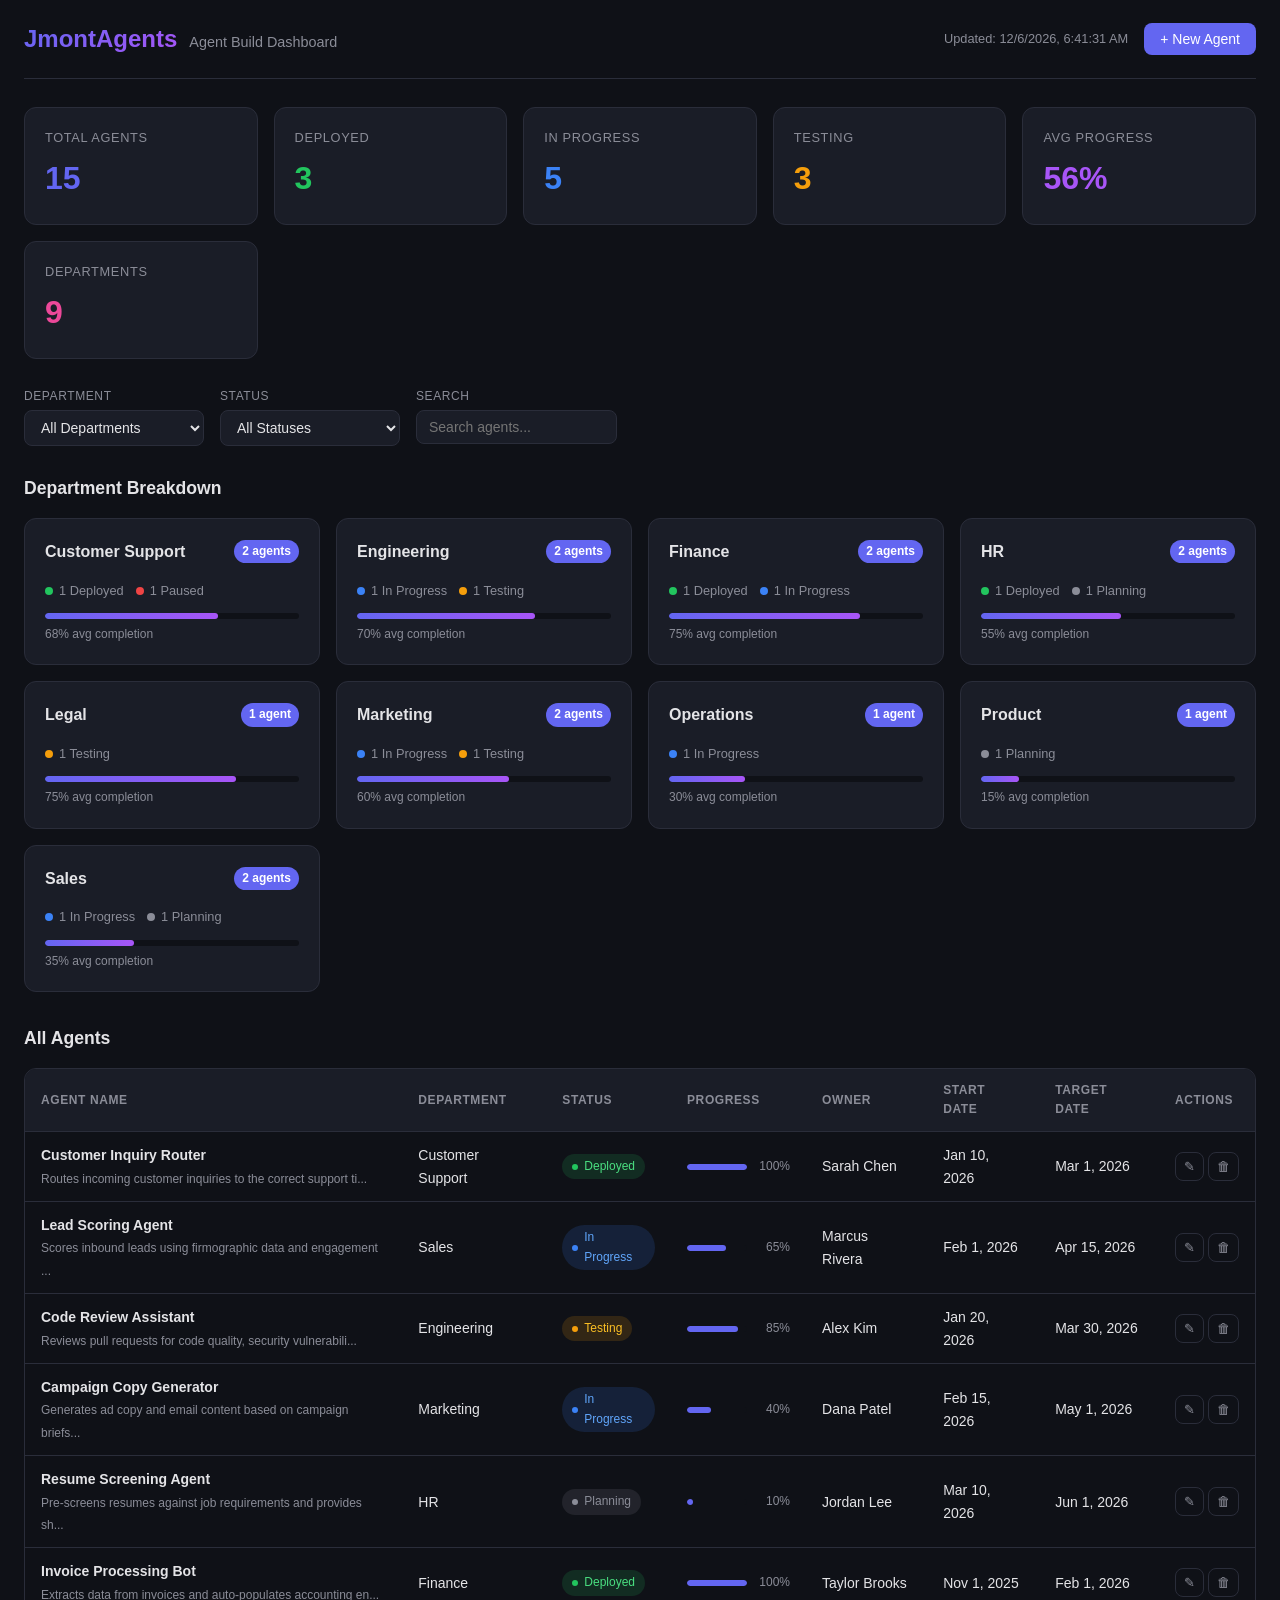
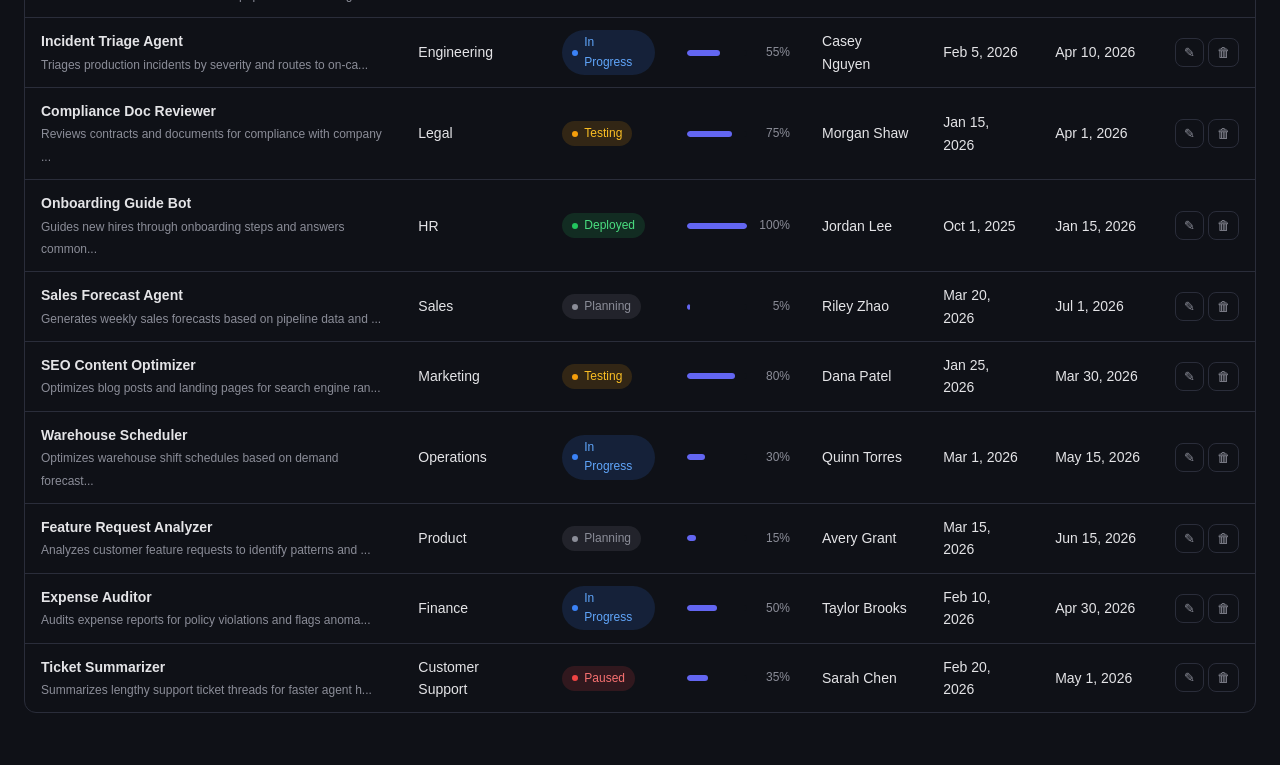
==== index.html @ fdaa23f5 "Add agent build dashboard with department tracking Self-contained HTML/CSS/JS dashboard that tracks " ====
<!DOCTYPE html>
<html lang="en">
<head>
    <meta charset="UTF-8">
    <meta name="viewport" content="width=device-width, initial-scale=1.0">
    <title>JmontAgents - Agent Build Dashboard</title>
    <link rel="stylesheet" href="styles.css">
</head>
<body>
    <div class="app">
        <header class="header">
            <div class="header-left">
                <h1 class="logo">JmontAgents</h1>
                <span class="subtitle">Agent Build Dashboard</span>
            </div>
            <div class="header-right">
                <span class="last-updated" id="lastUpdated"></span>
                <button class="btn btn-primary" id="addAgentBtn">+ New Agent</button>
            </div>
        </header>

        <!-- Summary Cards -->
        <section class="summary-cards" id="summaryCards"></section>

        <!-- Filters -->
        <section class="filters">
            <div class="filter-group">
                <label for="filterDepartment">Department</label>
                <select id="filterDepartment">
                    <option value="all">All Departments</option>
                </select>
            </div>
            <div class="filter-group">
                <label for="filterStatus">Status</label>
                <select id="filterStatus">
                    <option value="all">All Statuses</option>
                    <option value="planning">Planning</option>
                    <option value="in-progress">In Progress</option>
                    <option value="testing">Testing</option>
                    <option value="deployed">Deployed</option>
                    <option value="paused">Paused</option>
                </select>
            </div>
            <div class="filter-group">
                <label for="searchInput">Search</label>
                <input type="text" id="searchInput" placeholder="Search agents...">
            </div>
        </section>

        <!-- Department Breakdown -->
        <section class="department-section">
            <h2 class="section-title">Department Breakdown</h2>
            <div class="department-grid" id="departmentGrid"></div>
        </section>

        <!-- Agent Table -->
        <section class="table-section">
            <h2 class="section-title">All Agents</h2>
            <div class="table-wrapper">
                <table class="agent-table">
                    <thead>
                        <tr>
                            <th>Agent Name</th>
                            <th>Department</th>
                            <th>Status</th>
                            <th>Progress</th>
                            <th>Owner</th>
                            <th>Start Date</th>
                            <th>Target Date</th>
                            <th>Actions</th>
                        </tr>
                    </thead>
                    <tbody id="agentTableBody"></tbody>
                </table>
            </div>
        </section>
    </div>

    <!-- Add/Edit Agent Modal -->
    <div class="modal-overlay" id="modalOverlay">
        <div class="modal">
            <div class="modal-header">
                <h2 id="modalTitle">Add New Agent</h2>
                <button class="modal-close" id="modalClose">&times;</button>
            </div>
            <form id="agentForm" class="modal-body">
                <input type="hidden" id="agentId">
                <div class="form-row">
                    <div class="form-group">
                        <label for="agentName">Agent Name *</label>
                        <input type="text" id="agentName" required placeholder="e.g. Customer Support Bot">
                    </div>
                    <div class="form-group">
                        <label for="agentDepartment">Department *</label>
                        <select id="agentDepartment" required>
                            <option value="">Select department...</option>
                            <option value="Engineering">Engineering</option>
                            <option value="Sales">Sales</option>
                            <option value="Marketing">Marketing</option>
                            <option value="Customer Support">Customer Support</option>
                            <option value="HR">HR</option>
                            <option value="Finance">Finance</option>
                            <option value="Operations">Operations</option>
                            <option value="Legal">Legal</option>
                            <option value="Product">Product</option>
                        </select>
                    </div>
                </div>
                <div class="form-row">
                    <div class="form-group">
                        <label for="agentStatus">Status *</label>
                        <select id="agentStatus" required>
                            <option value="planning">Planning</option>
                            <option value="in-progress">In Progress</option>
                            <option value="testing">Testing</option>
                            <option value="deployed">Deployed</option>
                            <option value="paused">Paused</option>
                        </select>
                    </div>
                    <div class="form-group">
                        <label for="agentProgress">Progress (%)</label>
                        <input type="number" id="agentProgress" min="0" max="100" value="0">
                    </div>
                </div>
                <div class="form-row">
                    <div class="form-group">
                        <label for="agentOwner">Owner</label>
                        <input type="text" id="agentOwner" placeholder="e.g. Jane Smith">
                    </div>
                    <div class="form-group">
                        <label for="agentPriority">Priority</label>
                        <select id="agentPriority">
                            <option value="low">Low</option>
                            <option value="medium" selected>Medium</option>
                            <option value="high">High</option>
                            <option value="critical">Critical</option>
                        </select>
                    </div>
                </div>
                <div class="form-row">
                    <div class="form-group">
                        <label for="agentStartDate">Start Date</label>
                        <input type="date" id="agentStartDate">
                    </div>
                    <div class="form-group">
                        <label for="agentTargetDate">Target Date</label>
                        <input type="date" id="agentTargetDate">
                    </div>
                </div>
                <div class="form-group">
                    <label for="agentDescription">Description</label>
                    <textarea id="agentDescription" rows="3" placeholder="Brief description of the agent's purpose..."></textarea>
                </div>
                <div class="modal-actions">
                    <button type="button" class="btn btn-secondary" id="cancelBtn">Cancel</button>
                    <button type="submit" class="btn btn-primary" id="saveBtn">Save Agent</button>
                </div>
            </form>
        </div>
    </div>

    <!-- Delete Confirmation Modal -->
    <div class="modal-overlay" id="deleteModalOverlay">
        <div class="modal modal-sm">
            <div class="modal-header">
                <h2>Confirm Delete</h2>
                <button class="modal-close" id="deleteModalClose">&times;</button>
            </div>
            <div class="modal-body">
                <p>Are you sure you want to delete <strong id="deleteAgentName"></strong>?</p>
                <div class="modal-actions">
                    <button class="btn btn-secondary" id="deleteCancelBtn">Cancel</button>
                    <button class="btn btn-danger" id="deleteConfirmBtn">Delete</button>
                </div>
            </div>
        </div>
    </div>

    <script src="data.js"></script>
    <script src="app.js"></script>
</body>
</html>
---- styles.css ----
/* === Reset & Base === */
*, *::before, *::after {
    margin: 0;
    padding: 0;
    box-sizing: border-box;
}

:root {
    --bg: #0f1117;
    --surface: #1a1d27;
    --surface-hover: #22252f;
    --border: #2a2d3a;
    --text: #e4e4e7;
    --text-muted: #8b8d98;
    --primary: #6366f1;
    --primary-hover: #818cf8;
    --danger: #ef4444;
    --danger-hover: #f87171;
    --success: #22c55e;
    --warning: #f59e0b;
    --info: #3b82f6;
    --radius: 8px;
    --radius-lg: 12px;
    --shadow: 0 1px 3px rgba(0,0,0,0.3);
}

body {
    font-family: -apple-system, BlinkMacSystemFont, 'Segoe UI', Roboto, 'Helvetica Neue', sans-serif;
    background: var(--bg);
    color: var(--text);
    line-height: 1.6;
    min-height: 100vh;
}

.app {
    max-width: 1280px;
    margin: 0 auto;
    padding: 20px 24px;
}

/* === Header === */
.header {
    display: flex;
    justify-content: space-between;
    align-items: center;
    margin-bottom: 28px;
    padding-bottom: 20px;
    border-bottom: 1px solid var(--border);
}

.header-left {
    display: flex;
    align-items: baseline;
    gap: 12px;
}

.logo {
    font-size: 1.5rem;
    font-weight: 700;
    background: linear-gradient(135deg, #6366f1, #a855f7);
    -webkit-background-clip: text;
    -webkit-text-fill-color: transparent;
    background-clip: text;
}

.subtitle {
    color: var(--text-muted);
    font-size: 0.9rem;
}

.header-right {
    display: flex;
    align-items: center;
    gap: 16px;
}

.last-updated {
    font-size: 0.8rem;
    color: var(--text-muted);
}

/* === Buttons === */
.btn {
    padding: 8px 16px;
    border: none;
    border-radius: var(--radius);
    font-size: 0.875rem;
    font-weight: 500;
    cursor: pointer;
    transition: all 0.15s ease;
    display: inline-flex;
    align-items: center;
    gap: 6px;
}

.btn-primary {
    background: var(--primary);
    color: white;
}

.btn-primary:hover {
    background: var(--primary-hover);
}

.btn-secondary {
    background: var(--surface);
    color: var(--text);
    border: 1px solid var(--border);
}

.btn-secondary:hover {
    background: var(--surface-hover);
}

.btn-danger {
    background: var(--danger);
    color: white;
}

.btn-danger:hover {
    background: var(--danger-hover);
}

.btn-sm {
    padding: 4px 10px;
    font-size: 0.8rem;
}

.btn-icon {
    padding: 6px 8px;
    background: transparent;
    border: 1px solid var(--border);
    color: var(--text-muted);
    border-radius: var(--radius);
    cursor: pointer;
    transition: all 0.15s ease;
}

.btn-icon:hover {
    background: var(--surface-hover);
    color: var(--text);
}

/* === Summary Cards === */
.summary-cards {
    display: grid;
    grid-template-columns: repeat(auto-fit, minmax(200px, 1fr));
    gap: 16px;
    margin-bottom: 28px;
}

.summary-card {
    background: var(--surface);
    border: 1px solid var(--border);
    border-radius: var(--radius-lg);
    padding: 20px;
    transition: border-color 0.15s ease;
}

.summary-card:hover {
    border-color: var(--primary);
}

.summary-card .label {
    font-size: 0.8rem;
    color: var(--text-muted);
    text-transform: uppercase;
    letter-spacing: 0.05em;
    margin-bottom: 4px;
}

.summary-card .value {
    font-size: 2rem;
    font-weight: 700;
}

.summary-card .change {
    font-size: 0.8rem;
    margin-top: 4px;
}

.summary-card .change.positive { color: var(--success); }
.summary-card .change.negative { color: var(--danger); }

/* === Filters === */
.filters {
    display: flex;
    gap: 16px;
    margin-bottom: 28px;
    flex-wrap: wrap;
}

.filter-group {
    display: flex;
    flex-direction: column;
    gap: 4px;
}

.filter-group label {
    font-size: 0.75rem;
    color: var(--text-muted);
    text-transform: uppercase;
    letter-spacing: 0.05em;
}

.filter-group select,
.filter-group input[type="text"] {
    background: var(--surface);
    border: 1px solid var(--border);
    color: var(--text);
    padding: 8px 12px;
    border-radius: var(--radius);
    font-size: 0.875rem;
    min-width: 180px;
    outline: none;
    transition: border-color 0.15s ease;
}

.filter-group select:focus,
.filter-group input[type="text"]:focus {
    border-color: var(--primary);
}

/* === Section Titles === */
.section-title {
    font-size: 1.1rem;
    font-weight: 600;
    margin-bottom: 16px;
}

/* === Department Grid === */
.department-section {
    margin-bottom: 32px;
}

.department-grid {
    display: grid;
    grid-template-columns: repeat(auto-fill, minmax(280px, 1fr));
    gap: 16px;
}

.dept-card {
    background: var(--surface);
    border: 1px solid var(--border);
    border-radius: var(--radius-lg);
    padding: 20px;
    transition: border-color 0.15s ease;
}

.dept-card:hover {
    border-color: var(--primary);
}

.dept-card-header {
    display: flex;
    justify-content: space-between;
    align-items: center;
    margin-bottom: 16px;
}

.dept-card-header h3 {
    font-size: 1rem;
    font-weight: 600;
}

.dept-agent-count {
    background: var(--primary);
    color: white;
    font-size: 0.75rem;
    font-weight: 600;
    padding: 2px 8px;
    border-radius: 99px;
}

.dept-stats {
    display: flex;
    gap: 12px;
    margin-bottom: 12px;
    flex-wrap: wrap;
}

.dept-stat {
    display: flex;
    align-items: center;
    gap: 6px;
    font-size: 0.8rem;
    color: var(--text-muted);
}

.dept-stat .dot {
    width: 8px;
    height: 8px;
    border-radius: 50%;
}

.dot-deployed { background: var(--success); }
.dot-in-progress { background: var(--info); }
.dot-testing { background: var(--warning); }
.dot-planning { background: var(--text-muted); }
.dot-paused { background: var(--danger); }

.dept-progress-bar {
    height: 6px;
    background: var(--bg);
    border-radius: 99px;
    overflow: hidden;
}

.dept-progress-fill {
    height: 100%;
    border-radius: 99px;
    background: linear-gradient(90deg, var(--primary), #a855f7);
    transition: width 0.4s ease;
}

/* === Agent Table === */
.table-section {
    margin-bottom: 32px;
}

.table-wrapper {
    overflow-x: auto;
    border: 1px solid var(--border);
    border-radius: var(--radius-lg);
}

.agent-table {
    width: 100%;
    border-collapse: collapse;
}

.agent-table th {
    background: var(--surface);
    padding: 12px 16px;
    text-align: left;
    font-size: 0.75rem;
    font-weight: 600;
    color: var(--text-muted);
    text-transform: uppercase;
    letter-spacing: 0.05em;
    border-bottom: 1px solid var(--border);
}

.agent-table td {
    padding: 12px 16px;
    font-size: 0.875rem;
    border-bottom: 1px solid var(--border);
}

.agent-table tbody tr {
    transition: background 0.1s ease;
}

.agent-table tbody tr:hover {
    background: var(--surface-hover);
}

.agent-table tbody tr:last-child td {
    border-bottom: none;
}

/* Status Badge */
.status-badge {
    display: inline-flex;
    align-items: center;
    gap: 6px;
    padding: 3px 10px;
    border-radius: 99px;
    font-size: 0.75rem;
    font-weight: 500;
}

.status-badge::before {
    content: '';
    width: 6px;
    height: 6px;
    border-radius: 50%;
}

.status-planning { background: rgba(139,141,152,0.15); color: #8b8d98; }
.status-planning::before { background: #8b8d98; }
.status-in-progress { background: rgba(59,130,246,0.15); color: #60a5fa; }
.status-in-progress::before { background: #3b82f6; }
.status-testing { background: rgba(245,158,11,0.15); color: #fbbf24; }
.status-testing::before { background: #f59e0b; }
.status-deployed { background: rgba(34,197,94,0.15); color: #4ade80; }
.status-deployed::before { background: #22c55e; }
.status-paused { background: rgba(239,68,68,0.15); color: #f87171; }
.status-paused::before { background: #ef4444; }

/* Priority Badge */
.priority-badge {
    font-size: 0.75rem;
    font-weight: 500;
    padding: 2px 8px;
    border-radius: 4px;
}

.priority-low { background: rgba(139,141,152,0.15); color: #8b8d98; }
.priority-medium { background: rgba(59,130,246,0.15); color: #60a5fa; }
.priority-high { background: rgba(245,158,11,0.15); color: #fbbf24; }
.priority-critical { background: rgba(239,68,68,0.15); color: #f87171; }

/* Progress Bar (table) */
.progress-cell {
    display: flex;
    align-items: center;
    gap: 8px;
}

.progress-bar {
    flex: 1;
    height: 6px;
    background: var(--bg);
    border-radius: 99px;
    overflow: hidden;
    min-width: 60px;
}

.progress-fill {
    height: 100%;
    border-radius: 99px;
    background: var(--primary);
    transition: width 0.3s ease;
}

.progress-text {
    font-size: 0.75rem;
    color: var(--text-muted);
    min-width: 35px;
    text-align: right;
}

/* Actions */
.action-btns {
    display: flex;
    gap: 4px;
}

/* === Modal === */
.modal-overlay {
    display: none;
    position: fixed;
    inset: 0;
    background: rgba(0,0,0,0.6);
    backdrop-filter: blur(4px);
    z-index: 100;
    justify-content: center;
    align-items: center;
}

.modal-overlay.active {
    display: flex;
}

.modal {
    background: var(--surface);
    border: 1px solid var(--border);
    border-radius: var(--radius-lg);
    width: 90%;
    max-width: 600px;
    max-height: 90vh;
    overflow-y: auto;
    animation: modalIn 0.2s ease;
}

.modal-sm {
    max-width: 400px;
}

@keyframes modalIn {
    from { opacity: 0; transform: translateY(-10px); }
    to { opacity: 1; transform: translateY(0); }
}

.modal-header {
    display: flex;
    justify-content: space-between;
    align-items: center;
    padding: 20px 24px;
    border-bottom: 1px solid var(--border);
}

.modal-header h2 {
    font-size: 1.1rem;
    font-weight: 600;
}

.modal-close {
    background: none;
    border: none;
    color: var(--text-muted);
    font-size: 1.5rem;
    cursor: pointer;
    padding: 4px;
    line-height: 1;
}

.modal-close:hover {
    color: var(--text);
}

.modal-body {
    padding: 24px;
}

.form-row {
    display: grid;
    grid-template-columns: 1fr 1fr;
    gap: 16px;
    margin-bottom: 16px;
}

.form-group {
    display: flex;
    flex-direction: column;
    gap: 4px;
    margin-bottom: 16px;
}

.form-row .form-group {
    margin-bottom: 0;
}

.form-group label {
    font-size: 0.8rem;
    font-weight: 500;
    color: var(--text-muted);
}

.form-group input,
.form-group select,
.form-group textarea {
    background: var(--bg);
    border: 1px solid var(--border);
    color: var(--text);
    padding: 8px 12px;
    border-radius: var(--radius);
    font-size: 0.875rem;
    font-family: inherit;
    outline: none;
    transition: border-color 0.15s ease;
}

.form-group input:focus,
.form-group select:focus,
.form-group textarea:focus {
    border-color: var(--primary);
}

.modal-actions {
    display: flex;
    justify-content: flex-end;
    gap: 8px;
    margin-top: 8px;
}

/* === Empty State === */
.empty-state {
    text-align: center;
    padding: 48px 24px;
    color: var(--text-muted);
}

.empty-state p {
    margin-top: 8px;
    font-size: 0.9rem;
}

/* === Responsive === */
@media (max-width: 768px) {
    .header {
        flex-direction: column;
        align-items: flex-start;
        gap: 12px;
    }

    .filters {
        flex-direction: column;
    }

    .filter-group select,
    .filter-group input[type="text"] {
        min-width: 100%;
    }

    .form-row {
        grid-template-columns: 1fr;
    }

    .summary-cards {
        grid-template-columns: repeat(2, 1fr);
    }
}

@media (max-width: 480px) {
    .summary-cards {
        grid-template-columns: 1fr;
    }
}
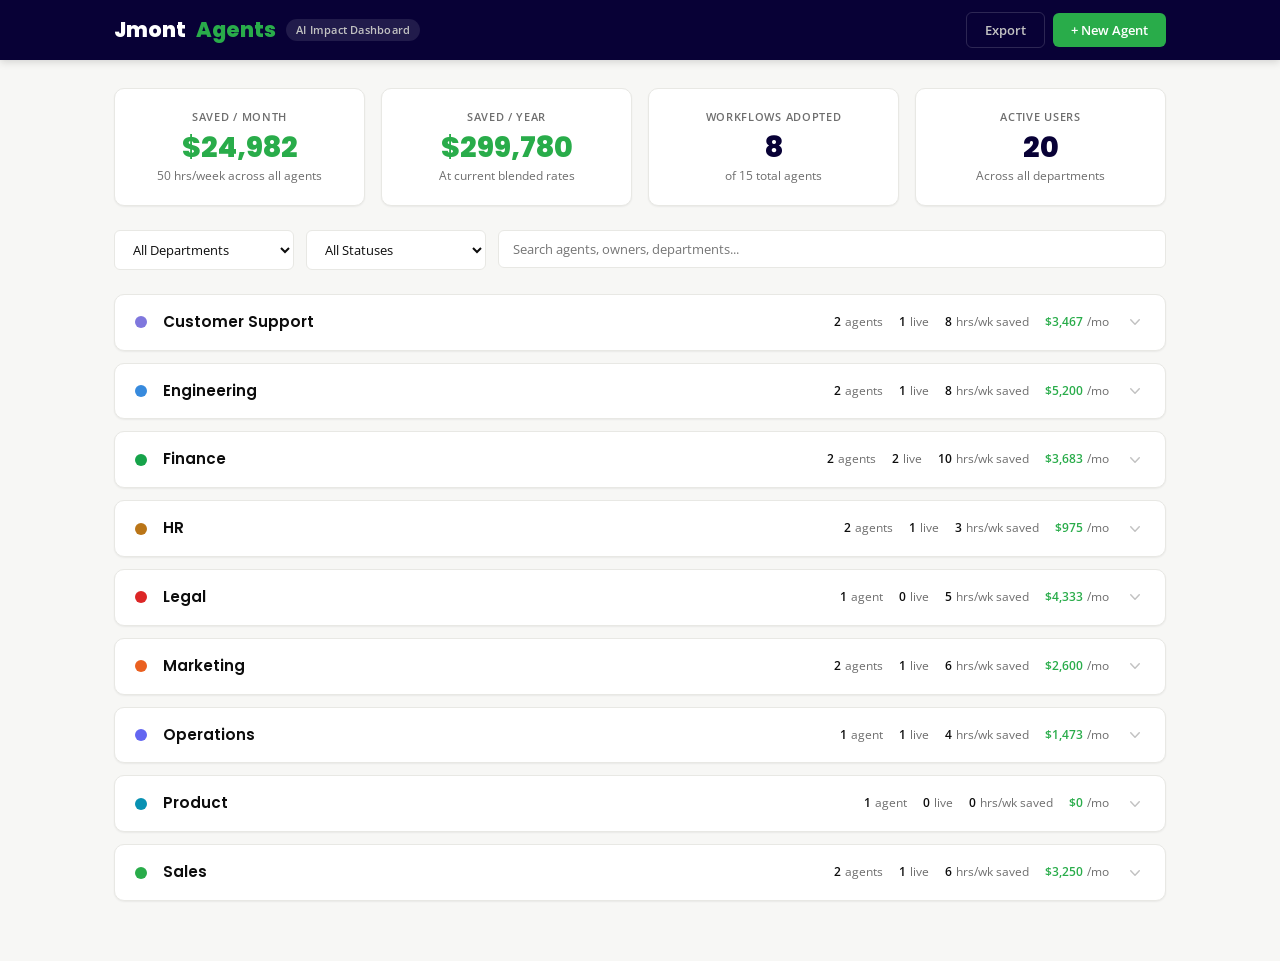
==== commit 8a8e19f9: "Redesign dashboard as exec-grade AI impact tracker Complete UX/UI overhaul inspired by TBM Adoption " ====
--- a/index.html
+++ b/index.html
@@ -3,173 +3,212 @@
 <head>
     <meta charset="UTF-8">
     <meta name="viewport" content="width=device-width, initial-scale=1.0">
-    <title>JmontAgents - Agent Build Dashboard</title>
+    <title>JmontAgents - AI Agent Impact Dashboard</title>
+    <link rel="preconnect" href="https://fonts.googleapis.com">
+    <link rel="preconnect" href="https://fonts.gstatic.com" crossorigin>
+    <link href="https://fonts.googleapis.com/css2?family=Poppins:wght@500;600;700;800&family=Open+Sans:wght@400;500;600&display=swap" rel="stylesheet">
     <link rel="stylesheet" href="styles.css">
 </head>
 <body>
-    <div class="app">
-        <header class="header">
-            <div class="header-left">
-                <h1 class="logo">JmontAgents</h1>
-                <span class="subtitle">Agent Build Dashboard</span>
-            </div>
-            <div class="header-right">
-                <span class="last-updated" id="lastUpdated"></span>
-                <button class="btn btn-primary" id="addAgentBtn">+ New Agent</button>
-            </div>
-        </header>
-
-        <!-- Summary Cards -->
-        <section class="summary-cards" id="summaryCards"></section>
+
+    <!-- Top Nav -->
+    <nav class="top-nav">
+        <div class="nav-inner">
+            <div class="nav-left">
+                <span class="nav-logo">Jmont</span><span class="nav-logo-accent">Agents</span>
+                <span class="nav-badge">AI Impact Dashboard</span>
+            </div>
+            <div class="nav-right">
+                <button class="btn btn-ghost" id="exportBtn" title="Export JSON">Export</button>
+                <button class="btn btn-accent" id="addAgentBtn">+ New Agent</button>
+            </div>
+        </div>
+    </nav>
+
+    <main class="container">
+
+        <!-- Exec KPI Strip -->
+        <section class="kpi-strip" id="kpiStrip"></section>
 
         <!-- Filters -->
-        <section class="filters">
-            <div class="filter-group">
-                <label for="filterDepartment">Department</label>
+        <section class="filter-bar">
+            <div class="filter-item">
                 <select id="filterDepartment">
                     <option value="all">All Departments</option>
                 </select>
             </div>
-            <div class="filter-group">
-                <label for="filterStatus">Status</label>
+            <div class="filter-item">
                 <select id="filterStatus">
                     <option value="all">All Statuses</option>
                     <option value="planning">Planning</option>
-                    <option value="in-progress">In Progress</option>
+                    <option value="active">Active</option>
                     <option value="testing">Testing</option>
                     <option value="deployed">Deployed</option>
                     <option value="paused">Paused</option>
                 </select>
             </div>
-            <div class="filter-group">
-                <label for="searchInput">Search</label>
-                <input type="text" id="searchInput" placeholder="Search agents...">
+            <div class="filter-item filter-search">
+                <input type="text" id="searchInput" placeholder="Search agents, owners, departments...">
             </div>
         </section>
 
-        <!-- Department Breakdown -->
-        <section class="department-section">
-            <h2 class="section-title">Department Breakdown</h2>
-            <div class="department-grid" id="departmentGrid"></div>
-        </section>
-
-        <!-- Agent Table -->
-        <section class="table-section">
-            <h2 class="section-title">All Agents</h2>
-            <div class="table-wrapper">
-                <table class="agent-table">
-                    <thead>
-                        <tr>
-                            <th>Agent Name</th>
-                            <th>Department</th>
-                            <th>Status</th>
-                            <th>Progress</th>
-                            <th>Owner</th>
-                            <th>Start Date</th>
-                            <th>Target Date</th>
-                            <th>Actions</th>
-                        </tr>
-                    </thead>
-                    <tbody id="agentTableBody"></tbody>
-                </table>
-            </div>
-        </section>
-    </div>
+        <!-- Department Accordion List -->
+        <section class="dept-list" id="deptList"></section>
+
+    </main>
 
     <!-- Add/Edit Agent Modal -->
-    <div class="modal-overlay" id="modalOverlay">
+    <div class="modal-bg" id="modalBg">
         <div class="modal">
-            <div class="modal-header">
-                <h2 id="modalTitle">Add New Agent</h2>
-                <button class="modal-close" id="modalClose">&times;</button>
-            </div>
-            <form id="agentForm" class="modal-body">
+            <div class="modal-head">
+                <h2 id="modalTitle">New Agent</h2>
+                <button class="modal-x" id="modalClose">&times;</button>
+            </div>
+
+            <!-- Modal Tabs -->
+            <div class="modal-tabs">
+                <button class="modal-tab active" data-tab="details">Details</button>
+                <button class="modal-tab" data-tab="usage">Usage & Impact</button>
+            </div>
+
+            <form id="agentForm" class="modal-body" autocomplete="off">
                 <input type="hidden" id="agentId">
-                <div class="form-row">
+
+                <!-- Tab: Details -->
+                <div class="tab-panel active" data-panel="details">
+                    <div class="form-row">
+                        <div class="form-group">
+                            <label for="agentName">Agent Name *</label>
+                            <input type="text" id="agentName" required placeholder="e.g. Customer Support Bot">
+                        </div>
+                        <div class="form-group">
+                            <label for="agentDepartment">Department *</label>
+                            <select id="agentDepartment" required>
+                                <option value="">Select...</option>
+                                <option value="Engineering">Engineering</option>
+                                <option value="Sales">Sales</option>
+                                <option value="Marketing">Marketing</option>
+                                <option value="Customer Support">Customer Support</option>
+                                <option value="HR">HR</option>
+                                <option value="Finance">Finance</option>
+                                <option value="Operations">Operations</option>
+                                <option value="Legal">Legal</option>
+                                <option value="Product">Product</option>
+                            </select>
+                        </div>
+                    </div>
+                    <div class="form-row">
+                        <div class="form-group">
+                            <label for="agentStatus">Status *</label>
+                            <select id="agentStatus" required>
+                                <option value="planning">Planning</option>
+                                <option value="active">Active</option>
+                                <option value="testing">Testing</option>
+                                <option value="deployed">Deployed</option>
+                                <option value="paused">Paused</option>
+                            </select>
+                        </div>
+                        <div class="form-group">
+                            <label for="agentOwner">Owner</label>
+                            <input type="text" id="agentOwner" placeholder="e.g. Jane Smith">
+                        </div>
+                    </div>
+                    <div class="form-row">
+                        <div class="form-group">
+                            <label for="agentStartDate">Start Date</label>
+                            <input type="date" id="agentStartDate">
+                        </div>
+                        <div class="form-group">
+                            <label for="agentTargetDate">Target Date</label>
+                            <input type="date" id="agentTargetDate">
+                        </div>
+                    </div>
                     <div class="form-group">
-                        <label for="agentName">Agent Name *</label>
-                        <input type="text" id="agentName" required placeholder="e.g. Customer Support Bot">
-                    </div>
+                        <label for="agentDescription">Description</label>
+                        <textarea id="agentDescription" rows="2" placeholder="What does this agent do?"></textarea>
+                    </div>
+                </div>
+
+                <!-- Tab: Usage & Impact -->
+                <div class="tab-panel" data-panel="usage">
+                    <p class="tab-hint">Track real usage and tie it to dollars. If it's not used, it's not real.</p>
+
+                    <div class="form-section-label">Usage Tracking</div>
+                    <div class="form-row">
+                        <div class="form-group">
+                            <label for="agentUsesPerWeek">Uses / Week</label>
+                            <input type="number" id="agentUsesPerWeek" min="0" value="0" placeholder="0">
+                        </div>
+                        <div class="form-group">
+                            <label for="agentActiveUsers">Active Users</label>
+                            <input type="text" id="agentActiveUsers" placeholder="e.g. Kylie, Jackson, Sales">
+                        </div>
+                    </div>
+                    <div class="form-row">
+                        <div class="form-group">
+                            <label for="agentLastUsed">Last Used Date</label>
+                            <input type="date" id="agentLastUsed">
+                        </div>
+                        <div class="form-group">
+                            <label for="agentHoursSaved">Est. Hours Saved / Week</label>
+                            <input type="number" id="agentHoursSaved" min="0" step="0.5" value="0" placeholder="0">
+                        </div>
+                    </div>
+
+                    <div class="form-section-label">Financial Impact</div>
+                    <div class="form-row">
+                        <div class="form-group">
+                            <label for="agentBlendedRate">Blended Hourly Rate ($)</label>
+                            <input type="number" id="agentBlendedRate" min="0" value="100" placeholder="100">
+                        </div>
+                        <div class="form-group">
+                            <label>$ Value Saved / Year</label>
+                            <div class="computed-value" id="computedSavings">$0</div>
+                        </div>
+                    </div>
+
+                    <div class="form-section-label">Revenue Influence</div>
+                    <div class="form-row">
+                        <div class="form-group">
+                            <label for="agentRevenueInfluence">Revenue Tie</label>
+                            <select id="agentRevenueInfluence">
+                                <option value="none">None</option>
+                                <option value="indirect">Indirect (faster output, better quality)</option>
+                                <option value="direct">Direct (closed deals, pipeline)</option>
+                            </select>
+                        </div>
+                        <div class="form-group">
+                            <label for="agentRevenueNote">Revenue Note</label>
+                            <input type="text" id="agentRevenueNote" placeholder="e.g. Used in 12 proposals">
+                        </div>
+                    </div>
+
+                    <div class="form-section-label">Replacement Value</div>
                     <div class="form-group">
-                        <label for="agentDepartment">Department *</label>
-                        <select id="agentDepartment" required>
-                            <option value="">Select department...</option>
-                            <option value="Engineering">Engineering</option>
-                            <option value="Sales">Sales</option>
-                            <option value="Marketing">Marketing</option>
-                            <option value="Customer Support">Customer Support</option>
-                            <option value="HR">HR</option>
-                            <option value="Finance">Finance</option>
-                            <option value="Operations">Operations</option>
-                            <option value="Legal">Legal</option>
-                            <option value="Product">Product</option>
-                        </select>
-                    </div>
-                </div>
-                <div class="form-row">
-                    <div class="form-group">
-                        <label for="agentStatus">Status *</label>
-                        <select id="agentStatus" required>
-                            <option value="planning">Planning</option>
-                            <option value="in-progress">In Progress</option>
-                            <option value="testing">Testing</option>
-                            <option value="deployed">Deployed</option>
-                            <option value="paused">Paused</option>
-                        </select>
-                    </div>
-                    <div class="form-group">
-                        <label for="agentProgress">Progress (%)</label>
-                        <input type="number" id="agentProgress" min="0" max="100" value="0">
-                    </div>
-                </div>
-                <div class="form-row">
-                    <div class="form-group">
-                        <label for="agentOwner">Owner</label>
-                        <input type="text" id="agentOwner" placeholder="e.g. Jane Smith">
-                    </div>
-                    <div class="form-group">
-                        <label for="agentPriority">Priority</label>
-                        <select id="agentPriority">
-                            <option value="low">Low</option>
-                            <option value="medium" selected>Medium</option>
-                            <option value="high">High</option>
-                            <option value="critical">Critical</option>
-                        </select>
-                    </div>
-                </div>
-                <div class="form-row">
-                    <div class="form-group">
-                        <label for="agentStartDate">Start Date</label>
-                        <input type="date" id="agentStartDate">
-                    </div>
-                    <div class="form-group">
-                        <label for="agentTargetDate">Target Date</label>
-                        <input type="date" id="agentTargetDate">
-                    </div>
-                </div>
-                <div class="form-group">
-                    <label for="agentDescription">Description</label>
-                    <textarea id="agentDescription" rows="3" placeholder="Brief description of the agent's purpose..."></textarea>
-                </div>
-                <div class="modal-actions">
-                    <button type="button" class="btn btn-secondary" id="cancelBtn">Cancel</button>
-                    <button type="submit" class="btn btn-primary" id="saveBtn">Save Agent</button>
+                        <label for="agentReplaces">What does this replace?</label>
+                        <input type="text" id="agentReplaces" placeholder="e.g. Replaces manual proposal writing, avoids hiring 1 junior">
+                    </div>
+                </div>
+
+                <div class="modal-foot">
+                    <button type="button" class="btn btn-ghost" id="cancelBtn">Cancel</button>
+                    <button type="submit" class="btn btn-accent" id="saveBtn">Save Agent</button>
                 </div>
             </form>
         </div>
     </div>
 
     <!-- Delete Confirmation Modal -->
-    <div class="modal-overlay" id="deleteModalOverlay">
+    <div class="modal-bg" id="deleteBg">
         <div class="modal modal-sm">
-            <div class="modal-header">
-                <h2>Confirm Delete</h2>
-                <button class="modal-close" id="deleteModalClose">&times;</button>
+            <div class="modal-head">
+                <h2>Delete Agent</h2>
+                <button class="modal-x" id="deleteClose">&times;</button>
             </div>
             <div class="modal-body">
-                <p>Are you sure you want to delete <strong id="deleteAgentName"></strong>?</p>
-                <div class="modal-actions">
-                    <button class="btn btn-secondary" id="deleteCancelBtn">Cancel</button>
+                <p>Are you sure you want to delete <strong id="deleteAgentName"></strong>? This cannot be undone.</p>
+                <div class="modal-foot">
+                    <button class="btn btn-ghost" id="deleteCancelBtn">Cancel</button>
                     <button class="btn btn-danger" id="deleteConfirmBtn">Delete</button>
                 </div>
             </div>
--- a/styles.css
+++ b/styles.css
@@ -1,91 +1,112 @@
-/* === Reset & Base === */
-*, *::before, *::after {
-    margin: 0;
-    padding: 0;
-    box-sizing: border-box;
-}
-
+/* === Reset === */
+*, *::before, *::after { margin: 0; padding: 0; box-sizing: border-box; }
+
+/* === Design Tokens === */
 :root {
-    --bg: #0f1117;
-    --surface: #1a1d27;
-    --surface-hover: #22252f;
-    --border: #2a2d3a;
-    --text: #e4e4e7;
-    --text-muted: #8b8d98;
-    --primary: #6366f1;
-    --primary-hover: #818cf8;
-    --danger: #ef4444;
-    --danger-hover: #f87171;
-    --success: #22c55e;
-    --warning: #f59e0b;
-    --info: #3b82f6;
-    --radius: 8px;
-    --radius-lg: 12px;
-    --shadow: 0 1px 3px rgba(0,0,0,0.3);
+    --navy: #080136;
+    --navy-light: #0C0250;
+    --green: #29AC4A;
+    --green-light: #66BD5A;
+    --green-soft: #D2E4C7;
+    --orange: #EA6020;
+    --cream: #EDECE4;
+    --white: #FFFFFF;
+    --gray-50: #F7F7F5;
+    --gray-100: #F0F0EC;
+    --gray-200: #E8E8E4;
+    --gray-300: #C2C2C2;
+    --gray-500: #6E6E6E;
+    --gray-900: #0D0D0D;
+    --radius: 6px;
+    --radius-md: 10px;
+    --radius-lg: 14px;
+    --font-head: 'Poppins', sans-serif;
+    --font-body: 'Open Sans', sans-serif;
+    --shadow-sm: 0 1px 2px rgba(0,0,0,0.06);
+    --shadow-md: 0 4px 12px rgba(0,0,0,0.08);
+    --shadow-lg: 0 8px 30px rgba(0,0,0,0.12);
 }
 
 body {
-    font-family: -apple-system, BlinkMacSystemFont, 'Segoe UI', Roboto, 'Helvetica Neue', sans-serif;
-    background: var(--bg);
-    color: var(--text);
-    line-height: 1.6;
+    font-family: var(--font-body);
+    background: var(--gray-50);
+    color: var(--gray-900);
+    line-height: 1.5;
     min-height: 100vh;
-}
-
-.app {
-    max-width: 1280px;
+    -webkit-font-smoothing: antialiased;
+}
+
+/* === Top Nav === */
+.top-nav {
+    position: sticky;
+    top: 0;
+    z-index: 50;
+    background: var(--navy);
+    height: 60px;
+    box-shadow: 0 2px 8px rgba(0,0,0,0.15);
+}
+
+.nav-inner {
+    max-width: 1100px;
     margin: 0 auto;
-    padding: 20px 24px;
-}
-
-/* === Header === */
-.header {
-    display: flex;
+    padding: 0 24px;
+    height: 100%;
+    display: flex;
+    align-items: center;
     justify-content: space-between;
-    align-items: center;
-    margin-bottom: 28px;
-    padding-bottom: 20px;
-    border-bottom: 1px solid var(--border);
-}
-
-.header-left {
-    display: flex;
-    align-items: baseline;
-    gap: 12px;
-}
-
-.logo {
-    font-size: 1.5rem;
-    font-weight: 700;
-    background: linear-gradient(135deg, #6366f1, #a855f7);
-    -webkit-background-clip: text;
-    -webkit-text-fill-color: transparent;
-    background-clip: text;
-}
-
-.subtitle {
-    color: var(--text-muted);
-    font-size: 0.9rem;
-}
-
-.header-right {
-    display: flex;
-    align-items: center;
-    gap: 16px;
-}
-
-.last-updated {
-    font-size: 0.8rem;
-    color: var(--text-muted);
+}
+
+.nav-left {
+    display: flex;
+    align-items: center;
+    gap: 10px;
+}
+
+.nav-logo {
+    font-family: var(--font-head);
+    font-weight: 800;
+    font-size: 1.3rem;
+    color: var(--white);
+}
+
+.nav-logo-accent {
+    font-family: var(--font-head);
+    font-weight: 800;
+    font-size: 1.3rem;
+    color: var(--green);
+}
+
+.nav-badge {
+    background: rgba(255,255,255,0.1);
+    color: var(--gray-300);
+    font-size: 0.7rem;
+    font-weight: 600;
+    padding: 3px 10px;
+    border-radius: 99px;
+    letter-spacing: 0.02em;
+}
+
+.nav-right {
+    display: flex;
+    align-items: center;
+    gap: 8px;
+}
+
+/* === Container === */
+.container {
+    max-width: 1100px;
+    margin: 0 auto;
+    padding: 28px 24px 60px;
 }
 
 /* === Buttons === */
 .btn {
-    padding: 8px 16px;
+    font-family: var(--font-body);
+    font-size: 0.8rem;
+    font-weight: 600;
+    padding: 8px 18px;
     border: none;
     border-radius: var(--radius);
-    font-size: 0.875rem;
-    font-weight: 500;
     cursor: pointer;
     transition: all 0.15s ease;
     display: inline-flex;
@@ -93,429 +114,533 @@
     gap: 6px;
 }
 
-.btn-primary {
-    background: var(--primary);
-    color: white;
-}
-
-.btn-primary:hover {
-    background: var(--primary-hover);
-}
-
-.btn-secondary {
-    background: var(--surface);
-    color: var(--text);
-    border: 1px solid var(--border);
-}
-
-.btn-secondary:hover {
-    background: var(--surface-hover);
+.btn-accent {
+    background: var(--green);
+    color: var(--white);
+}
+
+.btn-accent:hover {
+    background: var(--green-light);
+}
+
+.btn-ghost {
+    background: transparent;
+    color: var(--gray-300);
+    border: 1px solid rgba(255,255,255,0.15);
+}
+
+.btn-ghost:hover {
+    background: rgba(255,255,255,0.06);
+    color: var(--white);
 }
 
 .btn-danger {
-    background: var(--danger);
-    color: white;
+    background: #dc2626;
+    color: var(--white);
 }
 
 .btn-danger:hover {
-    background: var(--danger-hover);
+    background: #ef4444;
 }
 
 .btn-sm {
-    padding: 4px 10px;
-    font-size: 0.8rem;
-}
-
-.btn-icon {
-    padding: 6px 8px;
+    padding: 5px 12px;
+    font-size: 0.75rem;
+}
+
+.btn-outline {
     background: transparent;
-    border: 1px solid var(--border);
-    color: var(--text-muted);
+    color: var(--gray-500);
+    border: 1px solid var(--gray-200);
+}
+
+.btn-outline:hover {
+    background: var(--gray-100);
+    color: var(--gray-900);
+}
+
+/* === KPI Strip === */
+.kpi-strip {
+    display: grid;
+    grid-template-columns: repeat(4, 1fr);
+    gap: 16px;
+    margin-bottom: 24px;
+}
+
+.kpi-card {
+    background: var(--white);
+    border: 1px solid var(--gray-200);
+    border-radius: var(--radius-md);
+    padding: 20px;
+    text-align: center;
+    box-shadow: var(--shadow-sm);
+    transition: box-shadow 0.15s ease;
+}
+
+.kpi-card:hover {
+    box-shadow: var(--shadow-md);
+}
+
+.kpi-label {
+    font-family: var(--font-body);
+    font-size: 0.7rem;
+    font-weight: 600;
+    color: var(--gray-500);
+    text-transform: uppercase;
+    letter-spacing: 0.06em;
+    margin-bottom: 6px;
+}
+
+.kpi-value {
+    font-family: var(--font-head);
+    font-size: 1.8rem;
+    font-weight: 800;
+    line-height: 1.1;
+}
+
+.kpi-value.green { color: var(--green); }
+.kpi-value.navy { color: var(--navy); }
+.kpi-value.orange { color: var(--orange); }
+
+.kpi-sub {
+    font-size: 0.72rem;
+    color: var(--gray-500);
+    margin-top: 4px;
+}
+
+/* === Filter Bar === */
+.filter-bar {
+    display: flex;
+    gap: 12px;
+    margin-bottom: 24px;
+    flex-wrap: wrap;
+}
+
+.filter-item select,
+.filter-item input[type="text"] {
+    font-family: var(--font-body);
+    font-size: 0.82rem;
+    padding: 9px 14px;
+    border: 1px solid var(--gray-200);
     border-radius: var(--radius);
-    cursor: pointer;
-    transition: all 0.15s ease;
-}
-
-.btn-icon:hover {
-    background: var(--surface-hover);
-    color: var(--text);
-}
-
-/* === Summary Cards === */
-.summary-cards {
-    display: grid;
-    grid-template-columns: repeat(auto-fit, minmax(200px, 1fr));
-    gap: 16px;
-    margin-bottom: 28px;
-}
-
-.summary-card {
-    background: var(--surface);
-    border: 1px solid var(--border);
-    border-radius: var(--radius-lg);
-    padding: 20px;
-    transition: border-color 0.15s ease;
-}
-
-.summary-card:hover {
-    border-color: var(--primary);
-}
-
-.summary-card .label {
-    font-size: 0.8rem;
-    color: var(--text-muted);
-    text-transform: uppercase;
-    letter-spacing: 0.05em;
-    margin-bottom: 4px;
-}
-
-.summary-card .value {
-    font-size: 2rem;
-    font-weight: 700;
-}
-
-.summary-card .change {
-    font-size: 0.8rem;
-    margin-top: 4px;
-}
-
-.summary-card .change.positive { color: var(--success); }
-.summary-card .change.negative { color: var(--danger); }
-
-/* === Filters === */
-.filters {
-    display: flex;
-    gap: 16px;
-    margin-bottom: 28px;
-    flex-wrap: wrap;
-}
-
-.filter-group {
-    display: flex;
-    flex-direction: column;
-    gap: 4px;
-}
-
-.filter-group label {
-    font-size: 0.75rem;
-    color: var(--text-muted);
-    text-transform: uppercase;
-    letter-spacing: 0.05em;
-}
-
-.filter-group select,
-.filter-group input[type="text"] {
-    background: var(--surface);
-    border: 1px solid var(--border);
-    color: var(--text);
-    padding: 8px 12px;
-    border-radius: var(--radius);
-    font-size: 0.875rem;
-    min-width: 180px;
+    background: var(--white);
+    color: var(--gray-900);
     outline: none;
     transition: border-color 0.15s ease;
-}
-
-.filter-group select:focus,
-.filter-group input[type="text"]:focus {
-    border-color: var(--primary);
-}
-
-/* === Section Titles === */
-.section-title {
-    font-size: 1.1rem;
-    font-weight: 600;
-    margin-bottom: 16px;
-}
-
-/* === Department Grid === */
-.department-section {
-    margin-bottom: 32px;
-}
-
-.department-grid {
+    min-width: 180px;
+}
+
+.filter-item select:focus,
+.filter-item input:focus {
+    border-color: var(--green);
+    box-shadow: 0 0 0 3px rgba(41,172,74,0.1);
+}
+
+.filter-search {
+    flex: 1;
+    min-width: 200px;
+}
+
+.filter-search input {
+    width: 100%;
+}
+
+/* === Department List (Accordion) === */
+.dept-list {
+    display: flex;
+    flex-direction: column;
+    gap: 12px;
+}
+
+.dept-card {
+    background: var(--white);
+    border: 1px solid var(--gray-200);
+    border-radius: var(--radius-md);
+    box-shadow: var(--shadow-sm);
+    overflow: hidden;
+    transition: box-shadow 0.15s ease;
+}
+
+.dept-card:hover {
+    box-shadow: var(--shadow-md);
+}
+
+.dept-header {
+    display: flex;
+    align-items: center;
+    padding: 16px 20px;
+    cursor: pointer;
+    user-select: none;
+    gap: 16px;
+    transition: background 0.1s ease;
+}
+
+.dept-header:hover {
+    background: var(--gray-50);
+}
+
+.dept-color-dot {
+    width: 12px;
+    height: 12px;
+    border-radius: 50%;
+    flex-shrink: 0;
+}
+
+.dept-name {
+    font-family: var(--font-head);
+    font-weight: 600;
+    font-size: 0.95rem;
+    flex: 1;
+}
+
+.dept-meta {
+    display: flex;
+    align-items: center;
+    gap: 16px;
+    font-size: 0.78rem;
+    color: var(--gray-500);
+}
+
+.dept-meta-item {
+    display: flex;
+    align-items: center;
+    gap: 4px;
+    white-space: nowrap;
+}
+
+.dept-meta-value {
+    font-weight: 600;
+    color: var(--gray-900);
+}
+
+.dept-chevron {
+    width: 20px;
+    height: 20px;
+    color: var(--gray-300);
+    transition: transform 0.2s ease;
+    flex-shrink: 0;
+}
+
+.dept-card.open .dept-chevron {
+    transform: rotate(180deg);
+}
+
+.dept-body {
+    display: none;
+    border-top: 1px solid var(--gray-200);
+}
+
+.dept-card.open .dept-body {
+    display: block;
+}
+
+/* === Agent Item (inside department) === */
+.agent-item {
     display: grid;
-    grid-template-columns: repeat(auto-fill, minmax(280px, 1fr));
-    gap: 16px;
-}
-
-.dept-card {
-    background: var(--surface);
-    border: 1px solid var(--border);
-    border-radius: var(--radius-lg);
-    padding: 20px;
-    transition: border-color 0.15s ease;
-}
-
-.dept-card:hover {
-    border-color: var(--primary);
-}
-
-.dept-card-header {
-    display: flex;
-    justify-content: space-between;
-    align-items: center;
-    margin-bottom: 16px;
-}
-
-.dept-card-header h3 {
-    font-size: 1rem;
-    font-weight: 600;
-}
-
-.dept-agent-count {
-    background: var(--primary);
-    color: white;
-    font-size: 0.75rem;
-    font-weight: 600;
-    padding: 2px 8px;
+    grid-template-columns: 1fr auto;
+    gap: 12px;
+    padding: 16px 20px;
+    border-bottom: 1px solid var(--gray-100);
+    align-items: start;
+    transition: background 0.1s ease;
+}
+
+.agent-item:last-child {
+    border-bottom: none;
+}
+
+.agent-item:hover {
+    background: var(--gray-50);
+}
+
+.agent-main {
+    min-width: 0;
+}
+
+.agent-top-row {
+    display: flex;
+    align-items: center;
+    gap: 10px;
+    margin-bottom: 4px;
+    flex-wrap: wrap;
+}
+
+.agent-name {
+    font-family: var(--font-head);
+    font-weight: 600;
+    font-size: 0.9rem;
+    color: var(--gray-900);
+}
+
+.agent-desc {
+    font-size: 0.78rem;
+    color: var(--gray-500);
+    margin-bottom: 8px;
+    line-height: 1.4;
+}
+
+/* Status Badges */
+.badge {
+    display: inline-flex;
+    align-items: center;
+    gap: 5px;
+    padding: 2px 10px;
     border-radius: 99px;
-}
-
-.dept-stats {
-    display: flex;
-    gap: 12px;
-    margin-bottom: 12px;
-    flex-wrap: wrap;
-}
-
-.dept-stat {
-    display: flex;
-    align-items: center;
-    gap: 6px;
-    font-size: 0.8rem;
-    color: var(--text-muted);
-}
-
-.dept-stat .dot {
-    width: 8px;
-    height: 8px;
-    border-radius: 50%;
-}
-
-.dot-deployed { background: var(--success); }
-.dot-in-progress { background: var(--info); }
-.dot-testing { background: var(--warning); }
-.dot-planning { background: var(--text-muted); }
-.dot-paused { background: var(--danger); }
-
-.dept-progress-bar {
-    height: 6px;
-    background: var(--bg);
-    border-radius: 99px;
-    overflow: hidden;
-}
-
-.dept-progress-fill {
-    height: 100%;
-    border-radius: 99px;
-    background: linear-gradient(90deg, var(--primary), #a855f7);
-    transition: width 0.4s ease;
-}
-
-/* === Agent Table === */
-.table-section {
-    margin-bottom: 32px;
-}
-
-.table-wrapper {
-    overflow-x: auto;
-    border: 1px solid var(--border);
-    border-radius: var(--radius-lg);
-}
-
-.agent-table {
-    width: 100%;
-    border-collapse: collapse;
-}
-
-.agent-table th {
-    background: var(--surface);
-    padding: 12px 16px;
-    text-align: left;
-    font-size: 0.75rem;
-    font-weight: 600;
-    color: var(--text-muted);
-    text-transform: uppercase;
-    letter-spacing: 0.05em;
-    border-bottom: 1px solid var(--border);
-}
-
-.agent-table td {
-    padding: 12px 16px;
-    font-size: 0.875rem;
-    border-bottom: 1px solid var(--border);
-}
-
-.agent-table tbody tr {
-    transition: background 0.1s ease;
-}
-
-.agent-table tbody tr:hover {
-    background: var(--surface-hover);
-}
-
-.agent-table tbody tr:last-child td {
-    border-bottom: none;
-}
-
-/* Status Badge */
-.status-badge {
-    display: inline-flex;
-    align-items: center;
-    gap: 6px;
-    padding: 3px 10px;
-    border-radius: 99px;
-    font-size: 0.75rem;
-    font-weight: 500;
-}
-
-.status-badge::before {
+    font-size: 0.7rem;
+    font-weight: 600;
+    letter-spacing: 0.01em;
+}
+
+.badge::before {
     content: '';
     width: 6px;
     height: 6px;
     border-radius: 50%;
 }
 
-.status-planning { background: rgba(139,141,152,0.15); color: #8b8d98; }
-.status-planning::before { background: #8b8d98; }
-.status-in-progress { background: rgba(59,130,246,0.15); color: #60a5fa; }
-.status-in-progress::before { background: #3b82f6; }
-.status-testing { background: rgba(245,158,11,0.15); color: #fbbf24; }
-.status-testing::before { background: #f59e0b; }
-.status-deployed { background: rgba(34,197,94,0.15); color: #4ade80; }
-.status-deployed::before { background: #22c55e; }
-.status-paused { background: rgba(239,68,68,0.15); color: #f87171; }
-.status-paused::before { background: #ef4444; }
-
-/* Priority Badge */
-.priority-badge {
-    font-size: 0.75rem;
-    font-weight: 500;
+.badge-planning { background: #E0EDFF; color: #2563EB; }
+.badge-planning::before { background: #2563EB; }
+.badge-active { background: #DCFCE7; color: #16A34A; }
+.badge-active::before { background: #16A34A; }
+.badge-testing { background: #FEF3C7; color: #D97706; }
+.badge-testing::before { background: #D97706; }
+.badge-deployed { background: #D2E4C7; color: #15803D; }
+.badge-deployed::before { background: #15803D; }
+.badge-paused { background: var(--gray-100); color: var(--gray-500); }
+.badge-paused::before { background: var(--gray-500); }
+
+/* Revenue badge */
+.rev-badge {
+    font-size: 0.68rem;
+    font-weight: 600;
     padding: 2px 8px;
     border-radius: 4px;
 }
 
-.priority-low { background: rgba(139,141,152,0.15); color: #8b8d98; }
-.priority-medium { background: rgba(59,130,246,0.15); color: #60a5fa; }
-.priority-high { background: rgba(245,158,11,0.15); color: #fbbf24; }
-.priority-critical { background: rgba(239,68,68,0.15); color: #f87171; }
-
-/* Progress Bar (table) */
-.progress-cell {
-    display: flex;
-    align-items: center;
-    gap: 8px;
-}
-
-.progress-bar {
-    flex: 1;
-    height: 6px;
-    background: var(--bg);
-    border-radius: 99px;
-    overflow: hidden;
-    min-width: 60px;
-}
-
-.progress-fill {
-    height: 100%;
-    border-radius: 99px;
-    background: var(--primary);
-    transition: width 0.3s ease;
-}
-
-.progress-text {
+.rev-direct { background: #DCFCE7; color: #15803D; }
+.rev-indirect { background: #FEF3C7; color: #92400E; }
+
+/* Agent metrics row */
+.agent-metrics {
+    display: flex;
+    gap: 16px;
+    flex-wrap: wrap;
     font-size: 0.75rem;
-    color: var(--text-muted);
-    min-width: 35px;
-    text-align: right;
-}
-
-/* Actions */
-.action-btns {
-    display: flex;
+    color: var(--gray-500);
+}
+
+.agent-metric {
+    display: flex;
+    align-items: center;
     gap: 4px;
 }
 
+.agent-metric strong {
+    color: var(--gray-900);
+    font-weight: 600;
+}
+
+.metric-dollars {
+    color: var(--green);
+    font-weight: 700;
+}
+
+.metric-stale {
+    color: #dc2626;
+}
+
+/* Agent actions */
+.agent-actions {
+    display: flex;
+    gap: 4px;
+    align-items: start;
+    padding-top: 2px;
+}
+
+.btn-icon {
+    width: 32px;
+    height: 32px;
+    display: flex;
+    align-items: center;
+    justify-content: center;
+    border: 1px solid var(--gray-200);
+    border-radius: var(--radius);
+    background: var(--white);
+    color: var(--gray-500);
+    cursor: pointer;
+    font-size: 0.85rem;
+    transition: all 0.15s ease;
+}
+
+.btn-icon:hover {
+    background: var(--gray-100);
+    color: var(--gray-900);
+    border-color: var(--gray-300);
+}
+
+/* Replaces tag */
+.agent-replaces {
+    font-size: 0.72rem;
+    color: var(--orange);
+    font-style: italic;
+    margin-top: 4px;
+}
+
+/* Empty state */
+.empty-dept {
+    padding: 24px 20px;
+    text-align: center;
+    color: var(--gray-500);
+    font-size: 0.85rem;
+}
+
 /* === Modal === */
-.modal-overlay {
+.modal-bg {
     display: none;
     position: fixed;
     inset: 0;
-    background: rgba(0,0,0,0.6);
+    background: rgba(8,1,54,0.5);
     backdrop-filter: blur(4px);
     z-index: 100;
     justify-content: center;
-    align-items: center;
-}
-
-.modal-overlay.active {
+    align-items: flex-start;
+    padding-top: 60px;
+    overflow-y: auto;
+}
+
+.modal-bg.active {
     display: flex;
 }
 
 .modal {
-    background: var(--surface);
-    border: 1px solid var(--border);
+    background: var(--white);
     border-radius: var(--radius-lg);
-    width: 90%;
-    max-width: 600px;
-    max-height: 90vh;
-    overflow-y: auto;
-    animation: modalIn 0.2s ease;
+    width: 92%;
+    max-width: 620px;
+    box-shadow: var(--shadow-lg);
+    animation: modalSlide 0.2s ease;
+    margin-bottom: 40px;
 }
 
 .modal-sm {
     max-width: 400px;
 }
 
-@keyframes modalIn {
-    from { opacity: 0; transform: translateY(-10px); }
+@keyframes modalSlide {
+    from { opacity: 0; transform: translateY(-12px); }
     to { opacity: 1; transform: translateY(0); }
 }
 
-.modal-header {
+.modal-head {
     display: flex;
     justify-content: space-between;
     align-items: center;
-    padding: 20px 24px;
-    border-bottom: 1px solid var(--border);
-}
-
-.modal-header h2 {
-    font-size: 1.1rem;
-    font-weight: 600;
-}
-
-.modal-close {
+    padding: 20px 24px 16px;
+}
+
+.modal-head h2 {
+    font-family: var(--font-head);
+    font-size: 1.15rem;
+    font-weight: 700;
+    color: var(--navy);
+}
+
+.modal-x {
     background: none;
     border: none;
-    color: var(--text-muted);
-    font-size: 1.5rem;
+    font-size: 1.6rem;
+    color: var(--gray-300);
     cursor: pointer;
+    line-height: 1;
     padding: 4px;
-    line-height: 1;
-}
-
-.modal-close:hover {
-    color: var(--text);
-}
-
+}
+
+.modal-x:hover {
+    color: var(--gray-900);
+}
+
+/* Modal Tabs */
+.modal-tabs {
+    display: flex;
+    border-bottom: 2px solid var(--gray-200);
+    padding: 0 24px;
+    gap: 0;
+}
+
+.modal-tab {
+    font-family: var(--font-body);
+    font-size: 0.82rem;
+    font-weight: 600;
+    color: var(--gray-500);
+    background: none;
+    border: none;
+    padding: 10px 18px;
+    cursor: pointer;
+    border-bottom: 2px solid transparent;
+    margin-bottom: -2px;
+    transition: all 0.15s ease;
+}
+
+.modal-tab:hover {
+    color: var(--gray-900);
+}
+
+.modal-tab.active {
+    color: var(--green);
+    border-bottom-color: var(--green);
+}
+
+/* Modal Body */
 .modal-body {
-    padding: 24px;
+    padding: 20px 24px 24px;
+}
+
+.tab-panel {
+    display: none;
+}
+
+.tab-panel.active {
+    display: block;
+}
+
+.tab-hint {
+    font-size: 0.78rem;
+    color: var(--gray-500);
+    margin-bottom: 16px;
+    padding: 10px 14px;
+    background: var(--gray-50);
+    border-radius: var(--radius);
+    border-left: 3px solid var(--green);
+}
+
+.form-section-label {
+    font-family: var(--font-head);
+    font-size: 0.78rem;
+    font-weight: 600;
+    color: var(--navy);
+    text-transform: uppercase;
+    letter-spacing: 0.05em;
+    margin: 18px 0 10px;
+    padding-bottom: 6px;
+    border-bottom: 1px solid var(--gray-200);
+}
+
+.form-section-label:first-child {
+    margin-top: 0;
 }
 
 .form-row {
     display: grid;
     grid-template-columns: 1fr 1fr;
-    gap: 16px;
-    margin-bottom: 16px;
+    gap: 14px;
+    margin-bottom: 14px;
 }
 
 .form-group {
     display: flex;
     flex-direction: column;
     gap: 4px;
-    margin-bottom: 16px;
+    margin-bottom: 14px;
 }
 
 .form-row .form-group {
@@ -523,21 +648,21 @@
 }
 
 .form-group label {
-    font-size: 0.8rem;
-    font-weight: 500;
-    color: var(--text-muted);
+    font-size: 0.75rem;
+    font-weight: 600;
+    color: var(--gray-500);
 }
 
 .form-group input,
 .form-group select,
 .form-group textarea {
-    background: var(--bg);
-    border: 1px solid var(--border);
-    color: var(--text);
-    padding: 8px 12px;
+    font-family: var(--font-body);
+    font-size: 0.85rem;
+    padding: 9px 12px;
+    border: 1px solid var(--gray-200);
     border-radius: var(--radius);
-    font-size: 0.875rem;
-    font-family: inherit;
+    color: var(--gray-900);
+    background: var(--white);
     outline: none;
     transition: border-color 0.15s ease;
 }
@@ -545,56 +670,80 @@
 .form-group input:focus,
 .form-group select:focus,
 .form-group textarea:focus {
-    border-color: var(--primary);
-}
-
-.modal-actions {
+    border-color: var(--green);
+    box-shadow: 0 0 0 3px rgba(41,172,74,0.1);
+}
+
+.computed-value {
+    font-family: var(--font-head);
+    font-size: 1.2rem;
+    font-weight: 700;
+    color: var(--green);
+    padding: 7px 0;
+}
+
+.modal-foot {
     display: flex;
     justify-content: flex-end;
     gap: 8px;
-    margin-top: 8px;
-}
-
-/* === Empty State === */
-.empty-state {
-    text-align: center;
-    padding: 48px 24px;
-    color: var(--text-muted);
-}
-
-.empty-state p {
-    margin-top: 8px;
-    font-size: 0.9rem;
+    margin-top: 16px;
+    padding-top: 16px;
+    border-top: 1px solid var(--gray-200);
+}
+
+.modal-foot .btn-ghost {
+    color: var(--gray-500);
+    border-color: var(--gray-200);
+}
+
+.modal-foot .btn-ghost:hover {
+    color: var(--gray-900);
+    background: var(--gray-50);
 }
 
 /* === Responsive === */
 @media (max-width: 768px) {
-    .header {
+    .kpi-strip {
+        grid-template-columns: repeat(2, 1fr);
+    }
+
+    .filter-bar {
         flex-direction: column;
-        align-items: flex-start;
-        gap: 12px;
-    }
-
-    .filters {
-        flex-direction: column;
-    }
-
-    .filter-group select,
-    .filter-group input[type="text"] {
+    }
+
+    .filter-item select,
+    .filter-item input {
         min-width: 100%;
+        width: 100%;
     }
 
     .form-row {
         grid-template-columns: 1fr;
     }
 
-    .summary-cards {
-        grid-template-columns: repeat(2, 1fr);
+    .dept-meta {
+        display: none;
+    }
+
+    .agent-item {
+        grid-template-columns: 1fr;
+    }
+
+    .agent-actions {
+        justify-content: flex-end;
     }
 }
 
 @media (max-width: 480px) {
-    .summary-cards {
+    .kpi-strip {
         grid-template-columns: 1fr;
     }
-}
+
+    .nav-badge {
+        display: none;
+    }
+
+    .nav-logo, .nav-logo-accent {
+        font-size: 1.1rem;
+    }
+}
